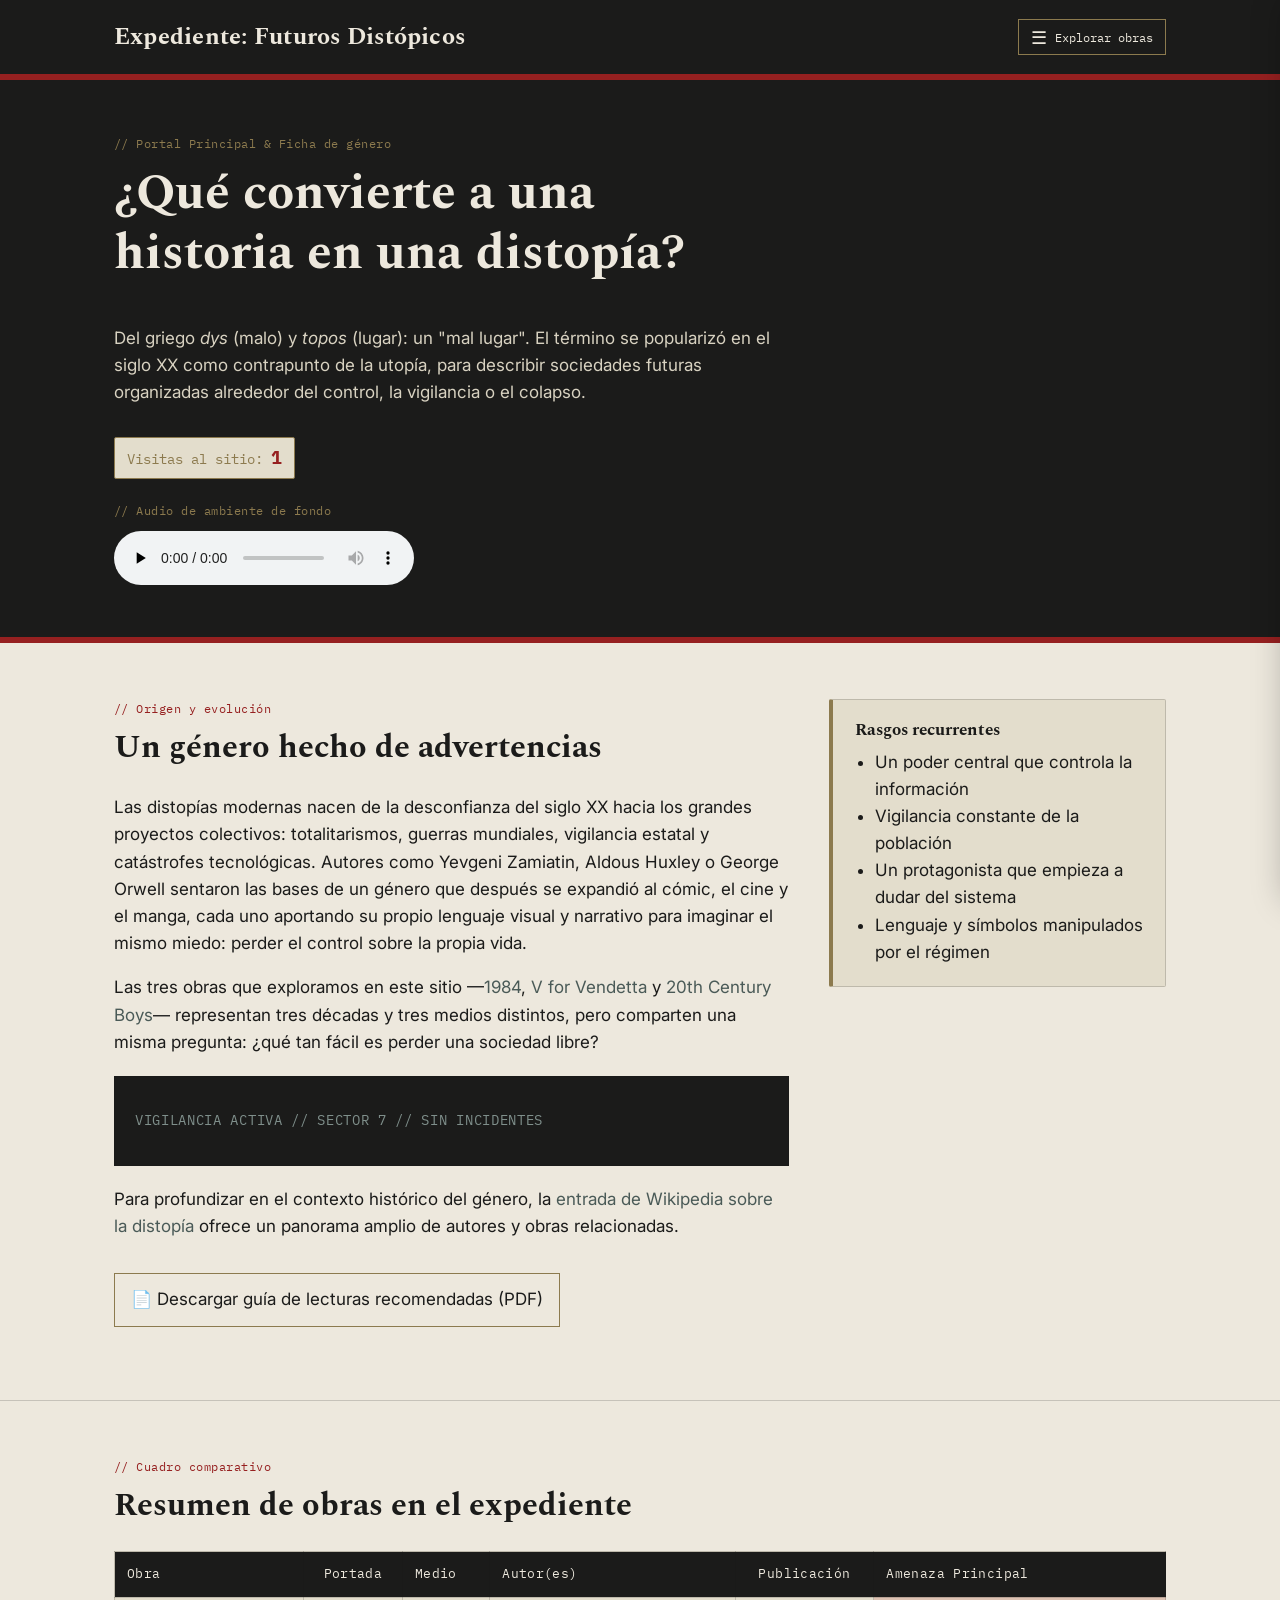
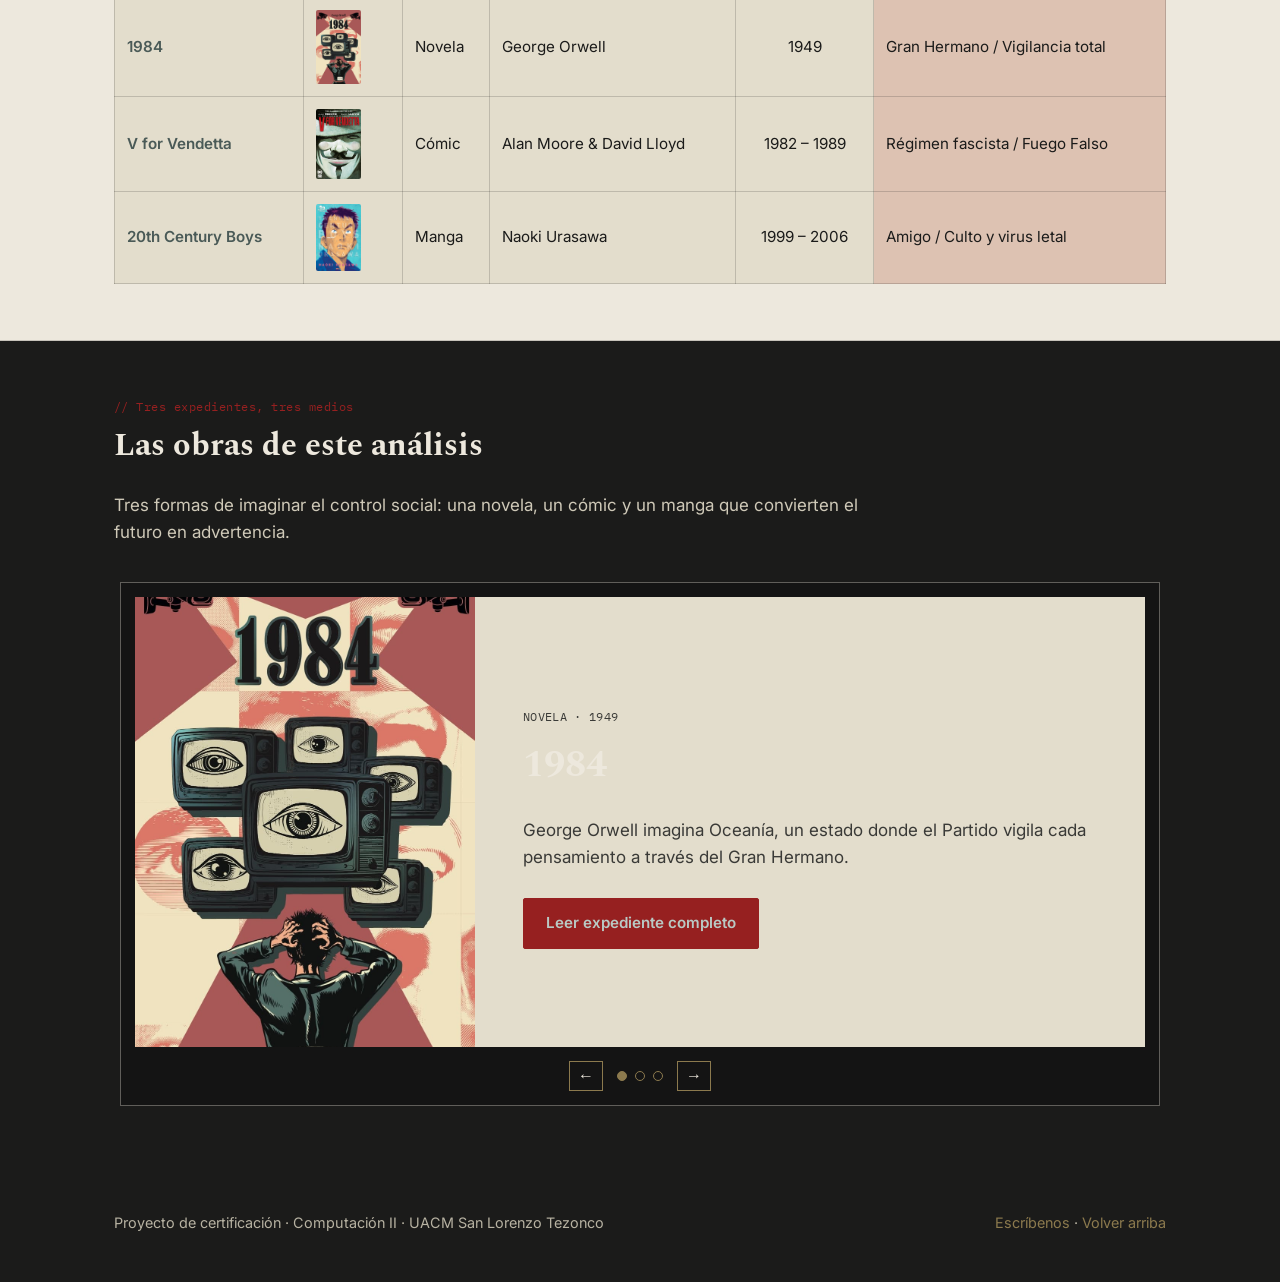
==== index.html @ cf888291 "First commit" ====
<!DOCTYPE html>
<html lang="es">
<head>
<meta charset="UTF-8">
<meta name="viewport" content="width=device-width, initial-scale=1">
<title>El género distópico — Expediente: Futuros Distópicos</title>
<meta name="description" content="Historia y rasgos del género de ficción distópica, con tabla comparativa de las tres obras analizadas.">
<link rel="icon" href="img/favicon.png" type="image/png">
<link href="https://fonts.googleapis.com/css2?family=Spectral:wght@400;600;700&family=Inter:wght@400;500;600;700&family=IBM+Plex+Mono:wght@400;500&display=swap" rel="stylesheet">
<link rel="stylesheet" href="css/tema.css">
<!-- 5.a Hoja de estilo externa -->
<link rel="stylesheet" href="css/styles.css">
<!-- 5.b Estilos incrustados específicos de esta página -->
<style>
  .genre-hero{
    background: var(--ink);
    color: var(--paper);
    padding: 54px 0 44px;
    border-bottom: 6px solid var(--red);
  }
  .genre-hero h1{ color: var(--paper); max-width: 22ch; }
  .counter-box { font-family: var(--mono); font-size: 0.85rem; color: var(--gold); border: 1px solid var(--gold); display: inline-block; padding: 6px 12px; margin-top: 14px; }
  .doc-link{
    display: inline-flex;
    align-items: center;
    gap: 10px;
    border: 1px solid var(--gold);
    padding: 12px 16px;
    margin-top: 16px;
    color: var(--ink);
  }
  .doc-link:hover{ background: var(--gold); color: var(--paper); }
</style>
</head>
<body>
<a class="skip-link" href="#contenido-principal">Saltar al contenido</a>

<header class="site-header">
  <div class="site-header__bar">
    <div class="site-header__title">
      <a href="index.html">Expediente: Futuros Distópicos</a>
    </div>
    <button class="nav-toggle" type="button" aria-expanded="false" aria-controls="menu-principal"><span class="nav-toggle__icon" aria-hidden="true">☰</span> Explorar obras</button>
    <nav class="side-menu" id="menu-principal" aria-label="Navegación por categorías" aria-hidden="true">
      <div class="side-menu__header"><p class="side-menu__title">Explorar el expediente</p><button class="side-menu__close" type="button" aria-label="Cerrar menú">×</button></div>
      <a class="side-menu__main" href="index.html" aria-current="page">El género</a>
      <details><summary>Novelas</summary><ul><li><a href="1984.html">1984</a></li></ul></details>
      <details><summary>Cómics</summary><ul><li><a href="v-for-vendetta.html">V for Vendetta</a></li></ul></details>
      <details><summary>Manga</summary><ul><li><a href="20th-century-boys.html">20th Century Boys</a></li></ul></details>
      <!-- Añadir aquí nuevas categorías y sus obras conforme crezca el expediente. -->
      <a class="side-menu__main" href="contacto.html">Contacto</a>
    </nav>
  </div>
</header>

<main id="contenido-principal">

  <section class="genre-hero">
    <div class="container">
      <p class="section-label" style="color:var(--gold);">// Portal Principal &amp; Ficha de género</p>
      <h1>¿Qué convierte a una historia en una distopía?</h1>
      <p class="lede" style="color:#d8d2c1; max-width:60ch;">Del griego <em>dys</em> (malo) y <em>topos</em> (lugar): un "mal lugar". El término se popularizó en el siglo XX como contrapunto de la utopía, para describir sociedades futuras organizadas alrededor del control, la vigilancia o el colapso.</p>

      <!-- 13. Contador de visitas en portada con localStorage -->
      <div class="counter-box" id="contador-home" aria-live="polite">
        Visitas al sitio: <strong id="contador-home-numero">—</strong>
      </div>

      <!-- 12.3 Audio de fondo en home (sin loop) -->
      <div style="margin-top:22px;">
        <p class="section-label" style="color:var(--gold);">// Audio de ambiente de fondo</p>
        <audio controls preload="none" src="media/ambiente-fondo.mp3"></audio>
      </div>
    </div>
  </section>

  <section class="file-section">
    <div class="container layout-two">
      <article class="dossier-copy">
        <p class="section-label">// Origen y evolución</p>
        <h2>Un género hecho de advertencias</h2>
        <p>Las distopías modernas nacen de la desconfianza del siglo XX hacia los grandes proyectos colectivos: totalitarismos, guerras mundiales, vigilancia estatal y catástrofes tecnológicas. Autores como Yevgeni Zamiatin, Aldous Huxley o George Orwell sentaron las bases de un género que después se expandió al cómic, el cine y el manga, cada uno aportando su propio lenguaje visual y narrativo para imaginar el mismo miedo: perder el control sobre la propia vida.</p>
        <p>Las tres obras que exploramos en este sitio —<a href="1984.html">1984</a>, <a href="v-for-vendetta.html">V for Vendetta</a> y <a href="20th-century-boys.html">20th Century Boys</a>— representan tres décadas y tres medios distintos, pero comparten una misma pregunta: ¿qué tan fácil es perder una sociedad libre?</p>

        <div class="scanline-wrap" aria-hidden="true">
          <!-- 12.1 Animación (línea de escaneo en bucle) -->
          <div class="scanline"></div>
        </div>

        <p>
          Para profundizar en el contexto histórico del género, la
          <!-- 8.3 Hiperenlace a sitio externo, 9. abre en nueva ventana -->
          <a href="https://es.wikipedia.org/wiki/Distop%C3%ADa" target="_blank" rel="noopener noreferrer">entrada de Wikipedia sobre la distopía</a> ofrece un panorama amplio de autores y obras relacionadas.
        </p>

        <p id="lecturas">
          <!-- 8.4 Hiperenlace a un documento -->
          <a class="doc-link" href="docs/lecturas-recomendadas.pdf" target="_blank">
            📄 Descargar guía de lecturas recomendadas (PDF)
          </a>
        </p>
      </article>

      <aside class="sidenote">
        <h3>Rasgos recurrentes</h3>
        <ul>
          <li>Un poder central que controla la información</li>
          <li>Vigilancia constante de la población</li>
          <li>Un protagonista que empieza a dudar del sistema</li>
          <li>Lenguaje y símbolos manipulados por el régimen</li>
        </ul>
      </aside>
    </div>
  </section>

  <!-- 10. Tabla con >3 columnas/renglones, celda de imagen y celda con color distinto -->
  <section class="file-section">
    <div class="container">
      <p class="section-label">// Cuadro comparativo</p>
      <h2>Resumen de obras en el expediente</h2>
      <div style="overflow-x:auto; margin-top:20px;">
        <table class="dossier-table" style="width:100%; border-collapse:collapse; background:var(--paper-dark); border:1px solid var(--line);">
          <thead>
            <tr style="background-color: var(--ink); color: var(--paper);">
              <th style="padding:12px; border:1px solid var(--line); text-align:left;">Obra</th>
              <th style="padding:12px; border:1px solid var(--line); text-align:center;">Portada</th>
              <th style="padding:12px; border:1px solid var(--line); text-align:left;">Medio</th>
              <th style="padding:12px; border:1px solid var(--line); text-align:left;">Autor(es)</th>
              <th style="padding:12px; border:1px solid var(--line); text-align:center;">Publicación</th>
              <th style="padding:12px; border:1px solid var(--line); text-align:left;">Amenaza Principal</th>
            </tr>
          </thead>
          <tbody>
            <tr>
              <td style="padding:12px; border:1px solid var(--line); font-weight:600;"><a href="1984.html">1984</a></td>
              <td style="padding:12px; border:1px solid var(--line); text-align:center;"><img src="img/1984-portada.jpg" alt="1984" style="width:45px; height:auto; border-radius:2px;"></td>
              <td style="padding:12px; border:1px solid var(--line);">Novela</td>
              <td style="padding:12px; border:1px solid var(--line);">George Orwell</td>
              <td style="padding:12px; border:1px solid var(--line); text-align:center;">1949</td>
              <td style="padding:12px; border:1px solid var(--line); background-color: rgba(184, 41, 27, 0.15); color: var(--ink);">Gran Hermano / Vigilancia total</td>
            </tr>
            <tr>
              <td style="padding:12px; border:1px solid var(--line); font-weight:600;"><a href="v-for-vendetta.html">V for Vendetta</a></td>
              <td style="padding:12px; border:1px solid var(--line); text-align:center;"><img src="img/vendetta-portada.jpg" alt="V for Vendetta" style="width:45px; height:auto; border-radius:2px;"></td>
              <td style="padding:12px; border:1px solid var(--line);">Cómic</td>
              <td style="padding:12px; border:1px solid var(--line);">Alan Moore &amp; David Lloyd</td>
              <td style="padding:12px; border:1px solid var(--line); text-align:center;">1982 – 1989</td>
              <td style="padding:12px; border:1px solid var(--line); background-color: rgba(184, 41, 27, 0.15); color: var(--ink);">Régimen fascista / Fuego Falso</td>
            </tr>
            <tr>
              <td style="padding:12px; border:1px solid var(--line); font-weight:600;"><a href="20th-century-boys.html">20th Century Boys</a></td>
              <td style="padding:12px; border:1px solid var(--line); text-align:center;"><img src="img/20cb-portada.jpg" alt="20th Century Boys" style="width:45px; height:auto; border-radius:2px;"></td>
              <td style="padding:12px; border:1px solid var(--line);">Manga</td>
              <td style="padding:12px; border:1px solid var(--line);">Naoki Urasawa</td>
              <td style="padding:12px; border:1px solid var(--line); text-align:center;">1999 – 2006</td>
              <td style="padding:12px; border:1px solid var(--line); background-color: rgba(184, 41, 27, 0.15); color: var(--ink);">Amigo / Culto y virus letal</td>
            </tr>
          </tbody>
        </table>
      </div>
    </div>
  </section>

  <!-- 7. Carrusel de imágenes -->
  <section class="file-section file-section--dark" id="obras">
    <div class="container">
      <p class="section-label">// Tres expedientes, tres medios</p>
      <h2>Las obras de este análisis</h2>
      <p style="max-width:70ch; color:#cfc9b8;">Tres formas de imaginar el control social: una novela, un cómic y un manga que convierten el futuro en advertencia.</p>
      <div class="carousel works-carousel" aria-roledescription="carrusel" aria-label="Las obras de este análisis">
        <div class="carousel__track">
          <article class="carousel__slide work-carousel-card is-active" aria-label="1 de 3: 1984">
            <img src="img/1984-portada.jpg" alt="Portada de 1984">
            <div class="work-carousel-card__body"><p class="work-card__medium">NOVELA · 1949</p><h3>1984</h3><p>George Orwell imagina Oceanía, un estado donde el Partido vigila cada pensamiento a través del Gran Hermano.</p><a class="btn btn--solid" href="1984.html">Leer expediente completo</a></div>
          </article>
          <article class="carousel__slide work-carousel-card" aria-label="2 de 3: V for Vendetta">
            <img src="img/vendetta-portada.jpg" alt="Portada de V for Vendetta">
            <div class="work-carousel-card__body"><p class="work-card__medium">CÓMIC · 1982–1989</p><h3>V for Vendetta</h3><p>Alan Moore y David Lloyd narran la resistencia de un solo hombre contra un régimen fascista en un Reino Unido futuro.</p><a class="btn btn--solid" href="v-for-vendetta.html">Leer expediente completo</a></div>
          </article>
          <article class="carousel__slide work-carousel-card" aria-label="3 de 3: 20th Century Boys">
            <img src="img/20cb-portada.jpg" alt="Portada de 20th Century Boys">
            <div class="work-carousel-card__body"><p class="work-card__medium">MANGA · 1999–2006</p><h3>20th Century Boys</h3><p>Naoki Urasawa sigue a un grupo de amigos que descubre que su juego de infancia se volvió la profecía de un culto real.</p><a class="btn btn--solid" href="20th-century-boys.html">Leer expediente completo</a></div>
          </article>
        </div>
        <div class="carousel__controls"><button class="carousel__prev" type="button" aria-label="Ver obra anterior">←</button><div class="carousel__dots" role="tablist" aria-label="Seleccionar obra"></div><button class="carousel__next" type="button" aria-label="Ver obra siguiente">→</button></div>
      </div>
    </div>
  </section>

</main>

<footer class="site-footer">
  <div class="container">
    <p>Proyecto de certificación · Computación II · UACM San Lorenzo Tezonco</p>
    <p><a href="contacto.html">Escríbenos</a> · <a href="#contenido-principal">Volver arriba</a></p>
  </div>
</footer>

<script src="js/script.js"></script>
<script>
  // 13. Lógica del contador de visitas mediante localStorage
  (function () {
    var el = document.getElementById("contador-home-numero");
    if (el) {
      var key = "expediente-distopias-visitas-home";
      var visitas = parseInt(localStorage.getItem(key) || "0", 10) + 1;
      localStorage.setItem(key, String(visitas));
      el.textContent = visitas.toLocaleString("es-MX");
    }
  })();
</script>
</body>
</html>
---- css/tema.css ----
/* Tema padre: una única paleta para todo el expediente. */
:root {
  --color-fondo: #ede8dd;
  --color-superficie: #e3ddcc;
  --color-texto: #1b1b1a;
  --color-texto-suave: #3a3a37;
  --color-acento: #962020;
  --color-acento-oscuro: #6e1717;
  --color-enlace: #4a5a57;
  --color-detalle: #8c7a4e;
  --color-linea: rgba(27, 27, 26, 0.18);

  /* Alias de compatibilidad para las páginas existentes. */
  --paper: var(--color-fondo);
  --paper-dark: var(--color-superficie);
  --ink: var(--color-texto);
  --ink-soft: var(--color-texto-suave);
  --red: var(--color-acento);
  --red-dark: var(--color-acento-oscuro);
  --teal: var(--color-enlace);
  --gold: var(--color-detalle);
  --line: var(--color-linea);
  --radius: 2px;
  --serif: "Spectral", "DejaVu Serif", Georgia, serif;
  --sans: "Inter", "Liberation Sans", Arial, sans-serif;
  --mono: "IBM Plex Mono", "DejaVu Sans Mono", monospace;
}
---- css/styles.css ----
/* =========================================================
   Expediente: Futuros Distopicos
   Hoja de estilo global (5.a - estilos globales externos)
   ========================================================= */

*{ box-sizing: border-box; }

html{ scroll-behavior: smooth; }

body{
  margin: 0;
  background: var(--paper);
  color: var(--ink);
  font-family: var(--sans);
  font-size: 17px;
  line-height: 1.6;
}

img{ max-width: 100%; display: block; }

a{ color: var(--teal); text-decoration: none; }
a:hover, a:focus{ color: var(--red); }

:focus-visible{
  outline: 3px solid var(--red);
  outline-offset: 2px;
}

h1, h2, h3{
  font-family: var(--serif);
  font-weight: 700;
  color: var(--ink);
  line-height: 1.2;
  margin-top: 0;
}

h1{ font-size: clamp(2rem, 4vw, 3.1rem); }
h2{ font-size: clamp(1.4rem, 2.6vw, 2rem); }
h3{ font-size: 1.2rem; }

p{ max-width: 68ch; }

.container{
  max-width: 1100px;
  margin: 0 auto;
  padding: 0 24px;
}

/* ---------- Encabezado (capa 1) ---------- */
.site-header{
  background: var(--ink);
  color: var(--paper);
  border-bottom: 6px solid var(--red);
}

.site-header__bar{
  display: flex;
  align-items: center;
  justify-content: space-between;
  gap: 24px;
  padding: 18px 24px;
  max-width: 1100px;
  margin: 0 auto;
  flex-wrap: wrap;
}

.site-header__title{
  display: flex;
  align-items: baseline;
  gap: 12px;
}

.site-header__title a{
  color: var(--paper);
  font-family: var(--serif);
  font-size: 1.5rem;
  font-weight: 700;
  letter-spacing: 0.01em;
}
.site-header__title a:hover{ color: var(--red); }

.site-header__tag{
  font-family: var(--mono);
  font-size: 0.72rem;
  color: var(--gold);
  border: 1px solid var(--gold);
  padding: 2px 8px;
  border-radius: var(--radius);
}

/* ---------- Menú lateral de obras ---------- */
.nav-toggle{
  margin-left: auto;
  display: inline-flex;
  align-items: center;
  gap: 8px;
  border: 1px solid var(--gold);
  background: transparent;
  color: var(--paper);
  padding: 8px 12px;
  font: 0.78rem var(--mono);
  cursor: pointer;
}
.nav-toggle:hover, .nav-toggle:focus{ background: var(--red); border-color: var(--red); }
.nav-toggle__icon{ font-size: 1.15rem; line-height: 1; }
.side-menu{
  position: fixed;
  top: 0;
  right: 0;
  z-index: 120;
  width: min(360px, 88vw);
  height: 100dvh;
  overflow-y: auto;
  padding: 26px 24px 40px;
  background: var(--ink);
  border-left: 4px solid var(--red);
  box-shadow: -12px 0 32px rgba(0,0,0,.28);
  transform: translateX(105%);
  transition: transform .22s ease;
}
.side-menu.is-open{ transform: translateX(0); }
.side-menu__header{ display: flex; align-items: center; justify-content: space-between; gap: 16px; margin-bottom: 20px; }
.side-menu__title{ margin: 0; color: var(--paper); font: 700 1.25rem var(--serif); }
.side-menu__close{ border: 0; background: transparent; color: var(--paper); font-size: 1.6rem; cursor: pointer; }
.side-menu a{ color: var(--paper); }
.side-menu a:hover, .side-menu a:focus{ color: var(--gold); }
.side-menu__main{ display: block; padding: 11px 0; border-top: 1px solid rgba(237,232,221,.2); font-weight: 600; }
.side-menu details{ border-top: 1px solid rgba(237,232,221,.2); }
.side-menu summary{ color: var(--gold); padding: 12px 0; cursor: pointer; font: .78rem var(--mono); text-transform: uppercase; letter-spacing: .04em; }
.side-menu ul{ list-style: none; margin: 0 0 12px; padding: 0 0 0 14px; }
.side-menu li{ margin: 8px 0; }
.menu-backdrop{ position: fixed; inset: 0; z-index: 110; background: rgba(0,0,0,.52); opacity: 0; pointer-events: none; transition: opacity .22s ease; }
.menu-backdrop.is-visible{ opacity: 1; pointer-events: auto; }

/* Navegacion (3.- lista no numerada, aparece en todas las paginas) */
.nav-menu{
  list-style: none;
  display: flex;
  flex-wrap: wrap;
  gap: 4px 6px;
  margin: 0;
  padding: 0;
}

.nav-menu a{
  color: var(--paper);
  font-size: 0.95rem;
  padding: 8px 12px;
  display: inline-block;
  border-radius: var(--radius);
  transition: color 0.15s ease, background-color 0.15s ease;
}

/* 4.- Los enlaces cambian de color al pasar el mouse */
.nav-menu a:hover,
.nav-menu a:focus{
  color: var(--paper);
  background: var(--red);
}

.nav-menu a[aria-current="page"]{
  border-bottom: 2px solid var(--red);
}

/* ---------- Layout principal (capa 2: section / article / aside) ---------- */
main{ display: block; }

.file-section{
  padding: 56px 0;
  border-bottom: 1px solid var(--line);
}
.file-section:last-of-type{ border-bottom: none; }

.file-section--dark{
  background: var(--ink);
  color: var(--paper-dark);
}
.file-section--dark h2, .file-section--dark h3{ color: var(--paper); }
.file-section--dark a{ color: #b9c9c4; }
.file-section--dark a:hover{ color: var(--red); }

.section-label{
  font-family: var(--mono);
  font-size: 0.78rem;
  letter-spacing: 0.04em;
  color: var(--red);
  margin: 0 0 10px;
}

.layout-two{
  display: grid;
  grid-template-columns: 2fr 1fr;
  gap: 40px;
  align-items: start;
}

@media (max-width: 760px){
  .layout-two{ grid-template-columns: 1fr; }
}

article.dossier-copy p{ max-width: 62ch; }

aside.sidenote{
  background: var(--paper-dark);
  border: 1px solid var(--line);
  border-left: 4px solid var(--gold);
  padding: 20px 22px;
  border-radius: var(--radius);
}
.file-section--dark aside.sidenote{
  background: #26241f;
  border-color: #4a463c;
  border-left-color: var(--gold);
}

aside.sidenote h3{ margin-bottom: 8px; font-size: 1.05rem; }
aside.sidenote ul{ padding-left: 20px; margin: 8px 0 0; }

/* ---------- Hero (index) ---------- */
.hero{
  position: relative;
  color: var(--paper);
  background: #1b1b1a url("../img/hero-bg.jpg") center/cover no-repeat;
  padding: 90px 0 70px;
}
.hero::after{
  content: "";
  position: absolute; inset: 0;
  background: linear-gradient(180deg, rgba(27,27,26,0.55), rgba(27,27,26,0.86));
  z-index: 0;
}
.hero .container{ position: relative; z-index: 1; }
.hero__eyebrow{
  font-family: var(--mono);
  color: var(--gold);
  font-size: 0.85rem;
  border: 1px solid var(--gold);
  display: inline-block;
  padding: 4px 10px;
  margin-bottom: 18px;
}
.hero h1{ color: var(--paper); max-width: 16ch; }
.hero p.lede{ max-width: 56ch; color: #d8d2c1; font-size: 1.08rem; }

.hero__actions{ display: flex; gap: 14px; margin-top: 26px; flex-wrap: wrap; }

.btn{
  font-family: var(--sans);
  font-weight: 600;
  font-size: 0.95rem;
  padding: 12px 22px;
  border-radius: var(--radius);
  border: 1px solid var(--paper);
  color: var(--paper);
  background: transparent;
  cursor: pointer;
  display: inline-block;
}
.btn:hover{ background: var(--paper); color: var(--ink); }
.btn--solid{ background: var(--red); border-color: var(--red); color: var(--paper); }
.btn--solid:hover{ background: var(--red-dark); border-color: var(--red-dark); color: var(--paper); }

/* ---------- Carrusel (7.) ---------- */
.carousel{
  position: relative;
  max-width: 560px;
  margin: 0 auto;
  border: 1px solid rgba(237,232,221,0.35);
  background: rgba(0,0,0,0.25);
  padding: 14px;
}
.carousel__track{
  position: relative;
  aspect-ratio: 4 / 5;
  overflow: hidden;
}
.carousel__slide{
  position: absolute; inset: 0;
  opacity: 0;
  pointer-events: none;
  transition: opacity 0.6s ease;
}
.carousel__slide.is-active{ opacity: 1; pointer-events: auto; }
.carousel__slide img{ width: 100%; height: 100%; object-fit: cover; }
.carousel__caption{
  font-family: var(--mono);
  font-size: 0.8rem;
  color: var(--gold);
  margin-top: 10px;
  text-align: center;
}
.carousel__dots{
  display: flex; gap: 8px; justify-content: center; margin-top: 10px;
}
.carousel__dots button{
  width: 10px; height: 10px; border-radius: 50%;
  border: 1px solid var(--gold); background: transparent; cursor: pointer; padding: 0;
}
.carousel__dots button.is-active{ background: var(--gold); }

.works-carousel{ max-width: 1040px; margin-top: 36px; }
.works-carousel .carousel__track{ aspect-ratio: auto; min-height: 450px; }
.work-carousel-card{
  display: grid;
  grid-template-columns: minmax(230px, 340px) 1fr;
  background: var(--paper-dark);
  color: var(--ink);
}
.work-carousel-card img{ width: 100%; height: 100%; min-height: 450px; object-fit: cover; }
.work-carousel-card__body{ display: flex; flex-direction: column; justify-content: center; padding: 44px 48px; }
.work-carousel-card__body h3{ margin: 4px 0 12px; font-size: clamp(1.7rem, 3vw, 2.4rem); }
.work-carousel-card__body p{ color: var(--ink-soft); }
.work-carousel-card__body .btn{ align-self: flex-start; margin-top: 10px; }
.carousel__controls{ display: flex; align-items: center; justify-content: center; gap: 14px; margin-top: 14px; }
.carousel__controls > button{ border: 1px solid var(--gold); background: transparent; color: var(--paper); width: 34px; height: 30px; cursor: pointer; font-size: 1rem; }
.carousel__controls > button:hover, .carousel__controls > button:focus{ background: var(--red); border-color: var(--red); }
.carousel__controls .carousel__dots{ margin-top: 0; }
@media (max-width: 620px){
  .works-carousel .carousel__track{ min-height: 560px; }
  .work-carousel-card{ grid-template-columns: 1fr; }
  .work-carousel-card img{ min-height: 220px; max-height: 250px; }
  .work-carousel-card__body{ padding: 24px; }
}

/* ---------- Tarjetas de obras ---------- */
.works-grid{
  display: grid;
  grid-template-columns: repeat(3, 1fr);
  gap: 24px;
}
@media (max-width: 820px){ .works-grid{ grid-template-columns: 1fr; } }

.work-card{
  background: var(--paper-dark);
  border: 1px solid var(--line);
  overflow: hidden;
  display: flex;
  flex-direction: column;
}
.work-card img{ aspect-ratio: 3/4; object-fit: cover; }
.work-card__body{ padding: 18px 20px 22px; }
.work-card__medium{
  font-family: var(--mono);
  font-size: 0.72rem;
  color: var(--red);
  letter-spacing: 0.03em;
}
.work-card h3{ margin: 6px 0 8px; }
.work-card p{ font-size: 0.95rem; color: var(--ink-soft); }

/* ---------- Tabla comparativa (10.) ---------- */
.table-wrap{ overflow-x: auto; }
table.dossier-table{
  border-collapse: collapse;
  width: 100%;
  min-width: 640px;
  font-size: 0.95rem;
}
table.dossier-table caption{
  text-align: left;
  font-family: var(--mono);
  font-size: 0.8rem;
  color: var(--teal);
  margin-bottom: 10px;
}
table.dossier-table th, table.dossier-table td{
  border: 1px solid var(--line);
  padding: 12px 14px;
  text-align: left;
  vertical-align: middle;
}
table.dossier-table thead th{
  background: var(--ink);
  color: var(--paper);
  font-family: var(--mono);
  font-weight: 400;
  font-size: 0.8rem;
  letter-spacing: 0.03em;
}
table.dossier-table td img{ width: 64px; border-radius: var(--radius); }
table.dossier-table tr.is-highlighted td{
  background: #e3d2c9;
}

/* ---------- Formulario (14.) ---------- */
.form-grid{
  display: grid;
  gap: 18px;
  max-width: 560px;
}
.form-field{ display: flex; flex-direction: column; gap: 6px; }
.form-field label{ font-size: 0.88rem; font-weight: 600; }
.form-field input,
.form-field select,
.form-field textarea{
  font-family: var(--sans);
  font-size: 1rem;
  padding: 10px 12px;
  border: 1px solid var(--ink-soft);
  background: var(--paper);
  color: var(--ink);
  border-radius: var(--radius);
}
.form-field input:focus,
.form-field select:focus,
.form-field textarea:focus{
  border-color: var(--red);
}
.form-actions{ display: flex; align-items: center; gap: 16px; }
.form-note{ font-size: 0.85rem; color: var(--ink-soft); }
#form-status{ font-family: var(--mono); font-size: 0.85rem; }
#form-status[data-state="ok"]{ color: var(--teal); }

/* ---------- Contador y utilitarios ---------- */
.counter-box{
  display: inline-flex;
  align-items: center;
  gap: 10px;
  font-family: var(--mono);
  font-size: 0.85rem;
  border: 1px solid var(--line);
  padding: 8px 14px;
  border-radius: var(--radius);
  background: var(--paper-dark);
}
.counter-box strong{ font-size: 1.1rem; color: var(--red); }

.stamp{
  display: inline-block;
  border: 3px solid var(--red);
  color: var(--red);
  font-family: var(--mono);
  font-weight: 700;
  padding: 4px 10px;
  transform: rotate(-4deg);
  border-radius: var(--radius);
}

/* 12.1 animacion (linea de escaneo) */
.scanline-wrap{
  position: relative;
  border: 1px solid var(--line);
  background: var(--ink);
  height: 90px;
  overflow: hidden;
  margin: 20px 0;
}
.scanline-wrap::before{
  content: "VIGILANCIA ACTIVA // SECTOR 7 // SIN INCIDENTES";
  position: absolute;
  top: 50%; left: 20px; transform: translateY(-50%);
  color: #7f8f8b;
  font-family: var(--mono);
  font-size: 0.85rem;
  letter-spacing: 0.05em;
}
.scanline{
  position: absolute;
  top: 0; left: -20%;
  width: 20%; height: 100%;
  background: linear-gradient(90deg, transparent, rgba(150,32,32,0.55), transparent);
  animation: scan 3.2s linear infinite;
}
@keyframes scan{
  0%{ left: -20%; }
  100%{ left: 100%; }
}
@media (prefers-reduced-motion: reduce){
  .scanline{ animation: none; display: none; }
}

/* ---------- Pie de pagina (capa 3) ---------- */
.site-footer{
  background: var(--ink);
  color: #b7b2a2;
  padding: 34px 0;
  font-size: 0.9rem;
}
.site-footer .container{
  display: flex;
  justify-content: space-between;
  gap: 16px;
  flex-wrap: wrap;
}
.site-footer a{ color: var(--gold); }
.site-footer a:hover{ color: var(--red); }

/* ---------- Utilidades ---------- */
.visually-hidden{
  position: absolute; width: 1px; height: 1px; overflow: hidden;
  clip: rect(0 0 0 0); white-space: nowrap;
}
.skip-link{
  position: absolute; left: -999px; top: 0;
  background: var(--red); color: #fff; padding: 10px 16px; z-index: 100;
}

.scroll-top{
  position: fixed;
  right: 22px;
  bottom: 22px;
  z-index: 90;
  width: 46px;
  height: 46px;
  border: 1px solid var(--gold);
  border-radius: 50%;
  background: var(--ink);
  color: var(--paper);
  font-size: 1.25rem;
  cursor: pointer;
  box-shadow: 0 4px 12px rgba(0,0,0,.22);
  opacity: 0;
  pointer-events: none;
  transform: translateY(10px);
  transition: opacity .18s ease, transform .18s ease, background-color .18s ease;
}
.scroll-top.is-visible{ opacity: 1; pointer-events: auto; transform: translateY(0); }
.scroll-top:hover, .scroll-top:focus{ background: var(--red); border-color: var(--red); }
.skip-link:focus{ left: 10px; top: 10px; }

.media-embed{
  border: 1px solid var(--line);
  padding: 16px;
  background: var(--paper-dark);
  border-radius: var(--radius);
}
.media-embed iframe, .media-embed video{
  width: 100%;
  border: 0;
  display: block;
}
.media-embed video{ background: #000; }

.tag-list{ list-style: none; padding: 0; display: flex; flex-wrap: wrap; gap: 8px; margin: 14px 0 0; }
.tag-list li{
  font-family: var(--mono); font-size: 0.75rem;
  border: 1px solid var(--gold); color: var(--gold);
  padding: 3px 9px; border-radius: var(--radius);
}
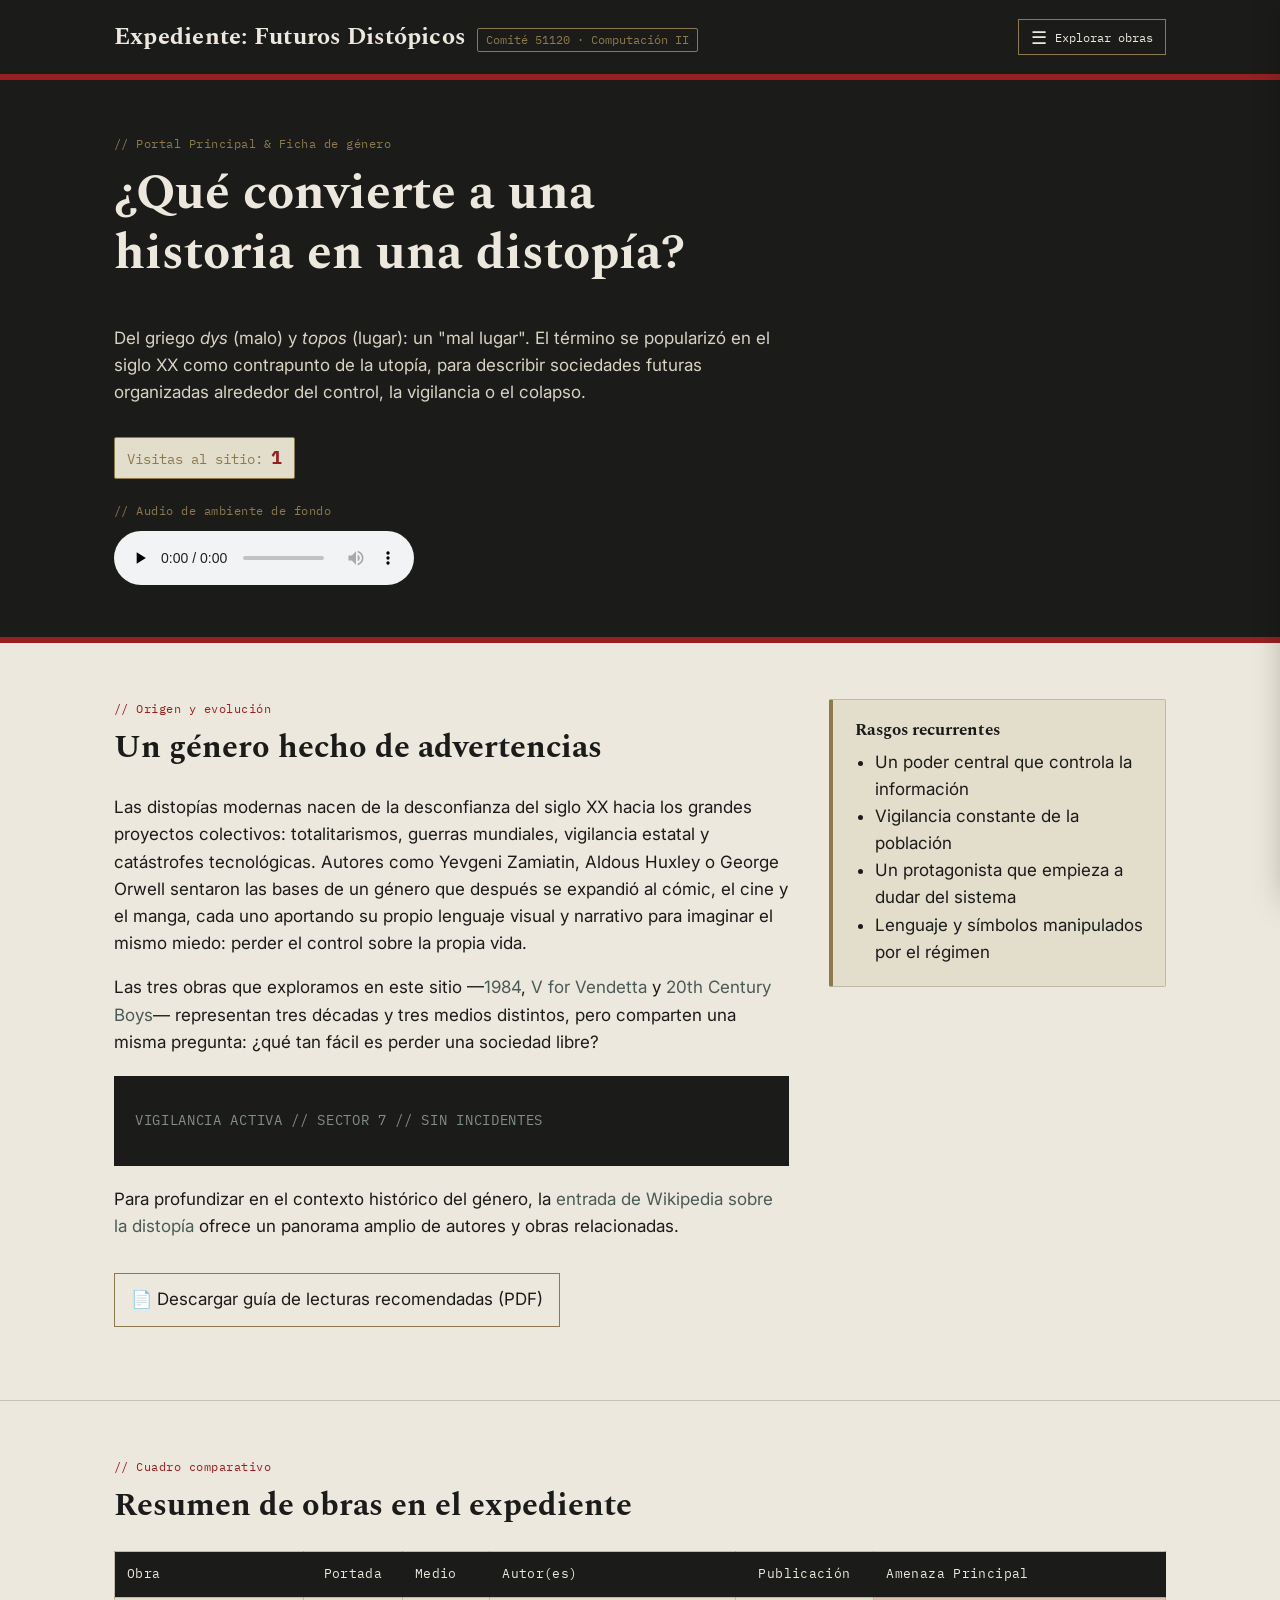
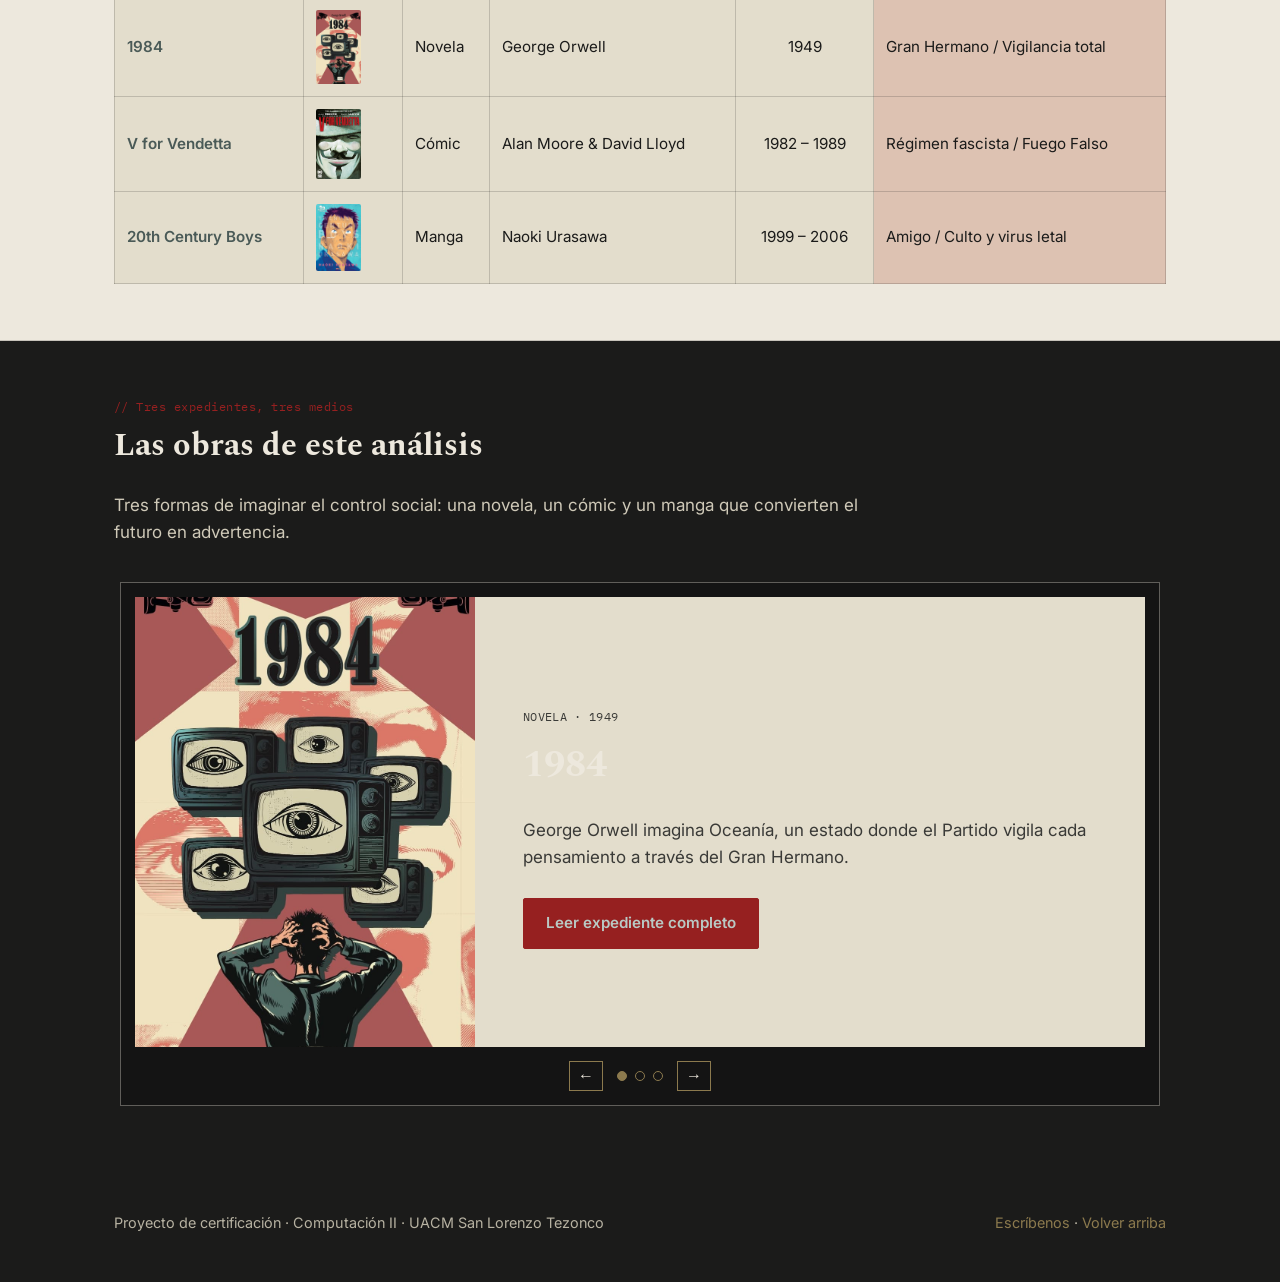
==== commit ca52b047: "Update index.html" ====
--- a/index.html
+++ b/index.html
@@ -39,6 +39,7 @@
   <div class="site-header__bar">
     <div class="site-header__title">
       <a href="index.html">Expediente: Futuros Distópicos</a>
+      <span class="site-header__tag">Comité 51120 · Computación II</span>
     </div>
     <button class="nav-toggle" type="button" aria-expanded="false" aria-controls="menu-principal"><span class="nav-toggle__icon" aria-hidden="true">☰</span> Explorar obras</button>
     <nav class="side-menu" id="menu-principal" aria-label="Navegación por categorías" aria-hidden="true">
@@ -210,4 +211,4 @@
   })();
 </script>
 </body>
-</html>+</html>
